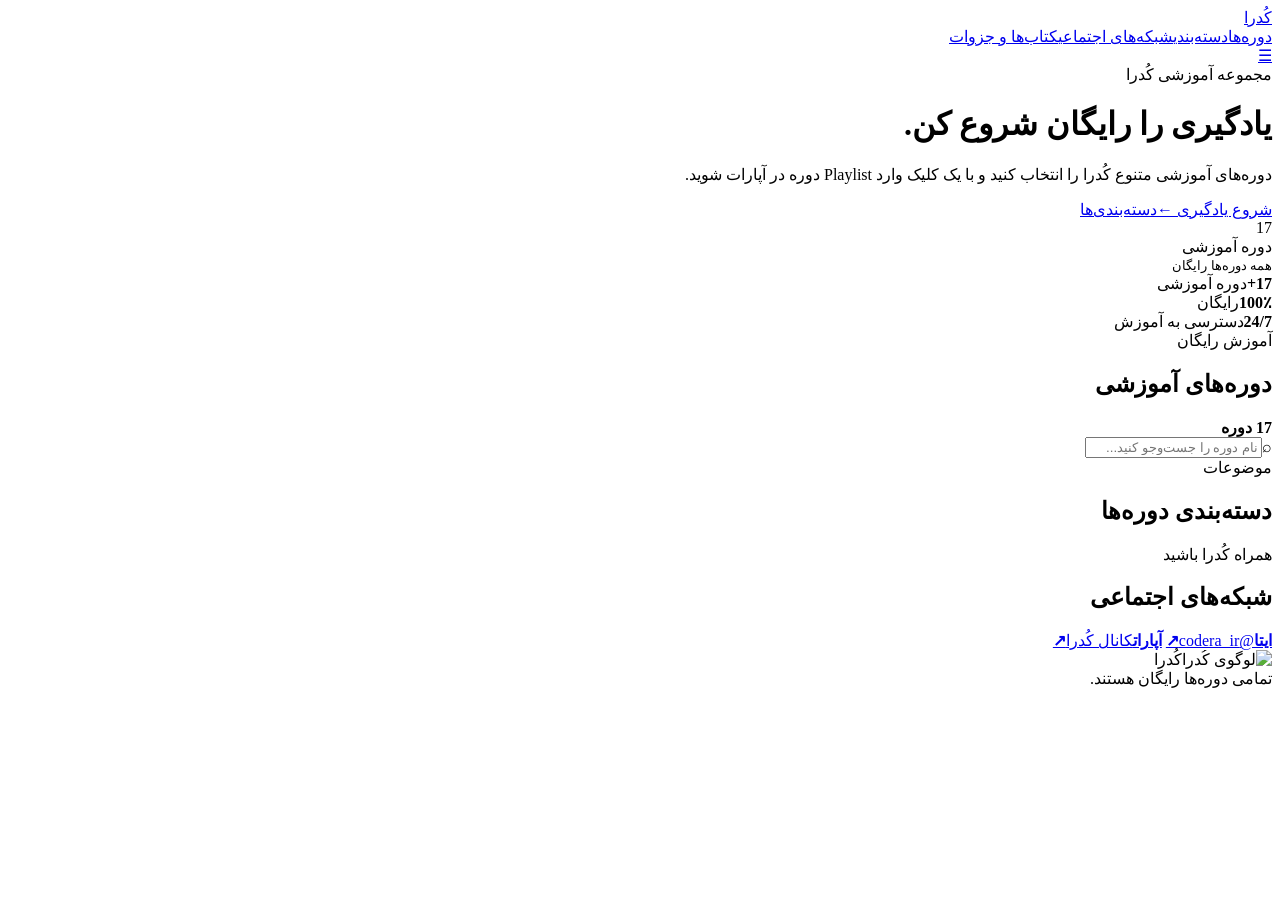
==== index.html @ bd01ac94 "Add files via upload" ====
<!DOCTYPE html>
<html lang="fa" dir="rtl">
<head>
<meta charset="UTF-8"><meta name="viewport" content="width=device-width, initial-scale=1.0">
<meta name="description" content="کُدرا؛ مجموعه دوره‌های آموزشی رایگان">
<title>کُدرا | آموزش رایگان</title>
<link rel="stylesheet" href="css/style.css">
</head>
<body>
<header class="hero" id="home">
  <nav class="nav container">
    <a class="brand" href="#home"><img src="images/Logo.png" alt="لوگوی کُدرا" onerror="this.style.display='none'"><span>کُدرا</span></a>
    <div class="nav-links">
      <a href="#courses">دوره‌ها</a><a href="#categories">دسته‌بندی</a><a href="#social">شبکه‌های اجتماعی</a><a href="books.html">کتاب‌ها و جزوات</a>
    </div>
    <a class="mobile-menu" href="#courses">☰</a>
  </nav>
  <div class="hero-content container">
    <div class="hero-copy">
      <span class="eyebrow">مجموعه آموزشی کُدرا</span>
      <h1>یادگیری را <span>رایگان</span> شروع کن.</h1>
      <p>دوره‌های آموزشی متنوع کُدرا را انتخاب کنید و با یک کلیک وارد Playlist دوره در آپارات شوید.</p>
      <div class="hero-actions"><a class="primary-btn" href="#courses">شروع یادگیری ←</a><a class="ghost-btn" href="#categories">دسته‌بندی‌ها</a></div>
    </div>
    <div class="hero-card"><div class="hero-number">17</div><div>دوره آموزشی</div><small>همه دوره‌ها رایگان</small></div>
  </div>
</header>

<main>
<section class="stats container"><div><b>17+</b><span>دوره آموزشی</span></div><div><b>100٪</b><span>رایگان</span></div><div><b>24/7</b><span>دسترسی به آموزش</span></div></section>

<section id="courses" class="container courses-section">
  <div class="section-title"><div><span>آموزش رایگان</span><h2>دوره‌های آموزشی</h2></div><b id="resultCount">17 دوره</b></div>
  <div class="toolbar">
    <div class="search"><span>⌕</span><input id="searchInput" type="search" placeholder="نام دوره را جست‌وجو کنید..."></div>
    <div id="filters" class="filters"></div>
  </div>
  <div id="courseGrid" class="course-grid"></div><p id="empty" class="empty" hidden>دوره‌ای پیدا نشد.</p>
</section>

<section id="categories" class="categories-section"><div class="container">
  <div class="section-title"><div><span>موضوعات</span><h2>دسته‌بندی دوره‌ها</h2></div></div>
  <div id="categoryCards" class="category-grid"></div>
</div></section>

<section id="social" class="social-section"><div class="container">
  <div class="section-title"><div><span>همراه کُدرا باشید</span><h2>شبکه‌های اجتماعی</h2></div></div>
  <div class="social-grid">
    <a href="https://eitaa.com/codera_ir" target="_blank" rel="noopener"><strong>ایتا</strong><span>@codera_ir</span><b>↗</b></a>
    <a href="https://www.aparat.com/Codera" target="_blank" rel="noopener"><strong>آپارات</strong><span>کانال کُدرا</span><b>↗</b></a>
  </div>
</div></section>
</main>

<footer><div class="container footer"><div class="brand footer-brand"><img src="images/Logo.png" alt="لوگوی کُدرا"><span>کُدرا</span></div><span>تمامی دوره‌ها رایگان هستند.</span></div></footer>
<script src="js/script.js"></script>
</body></html>
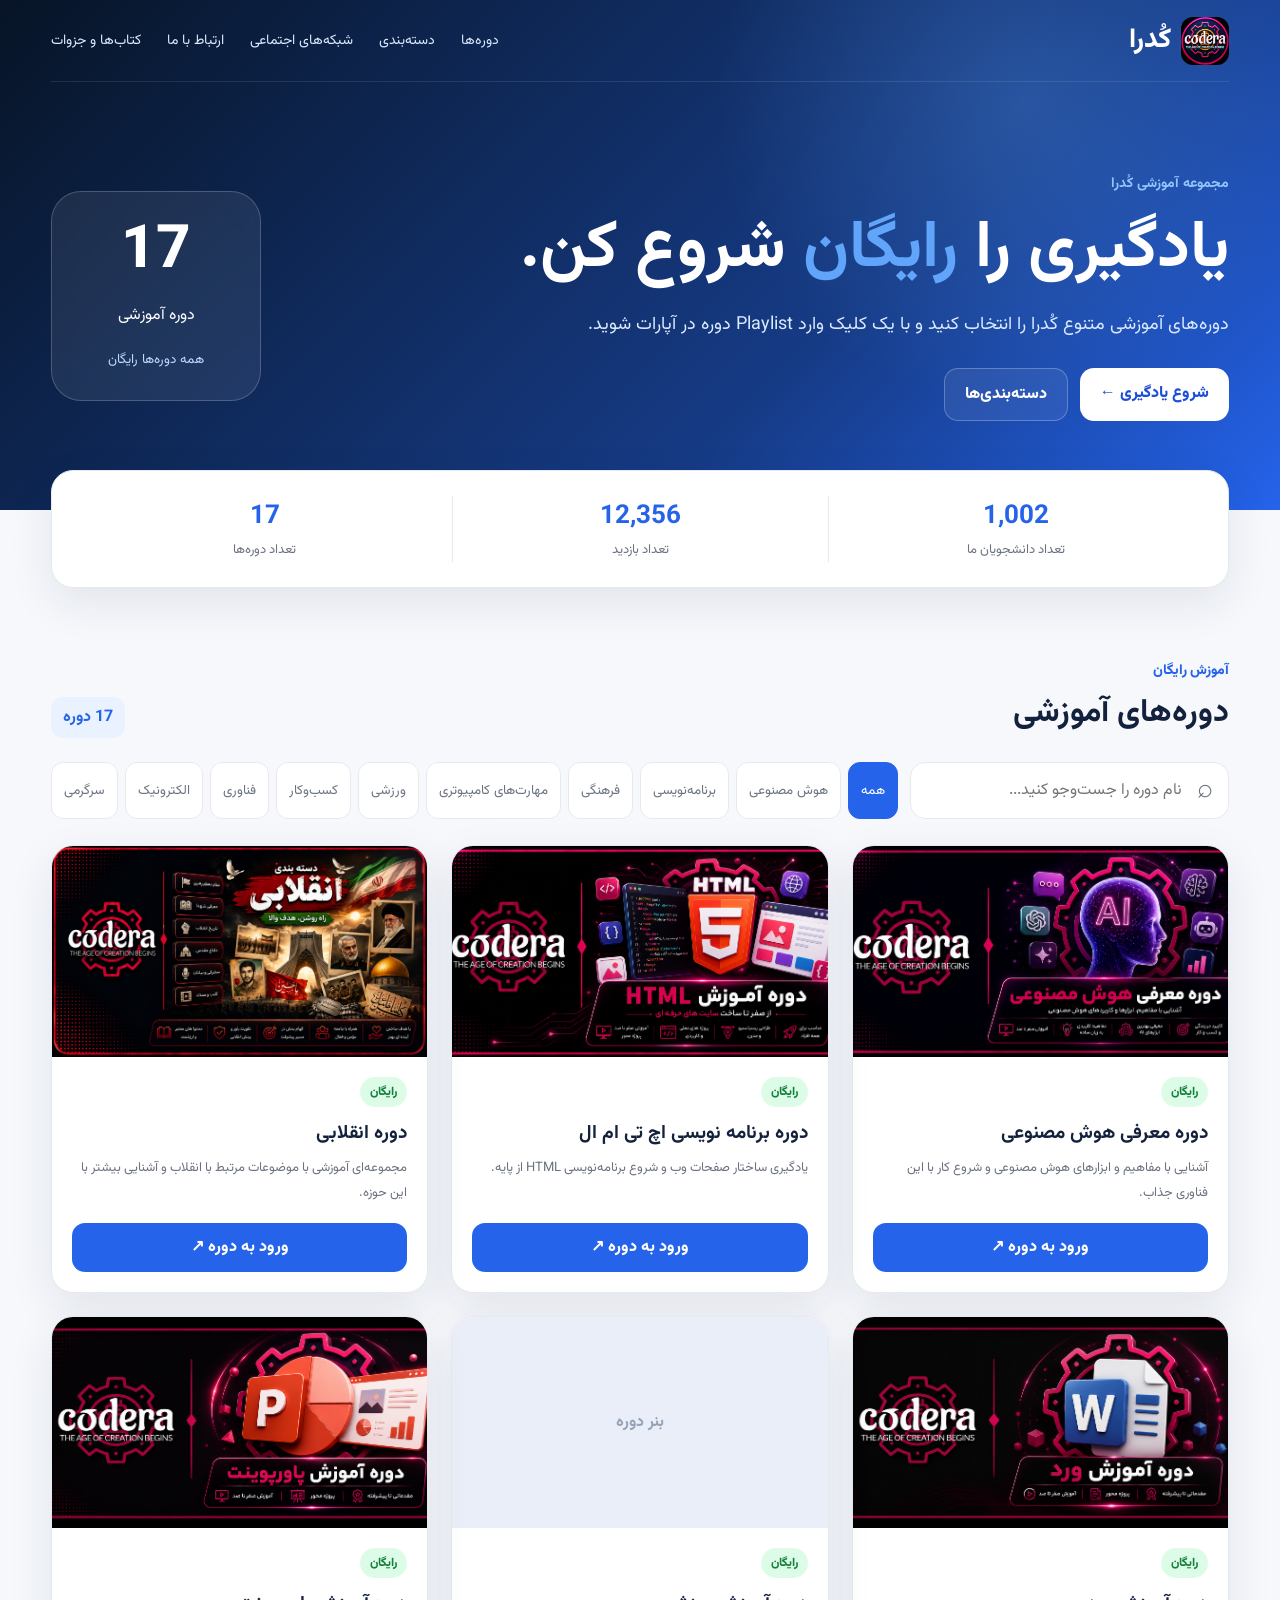
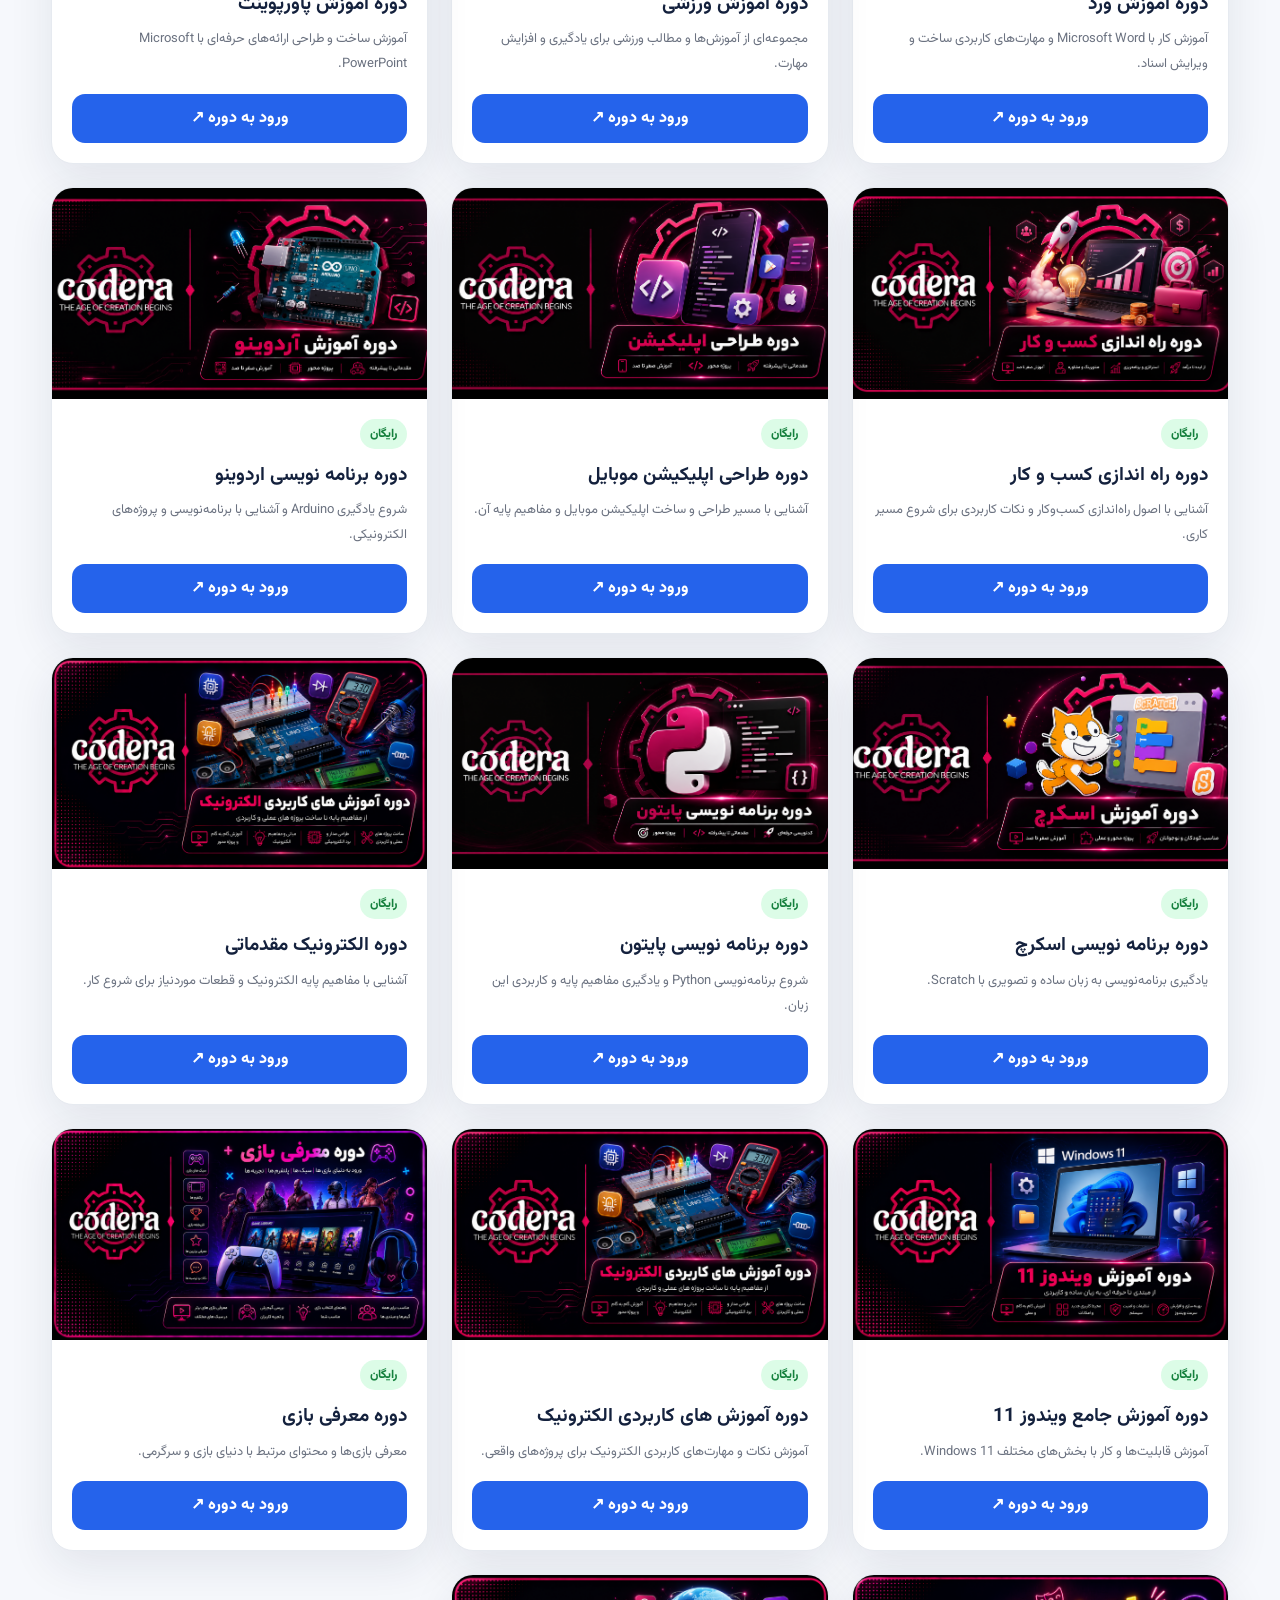
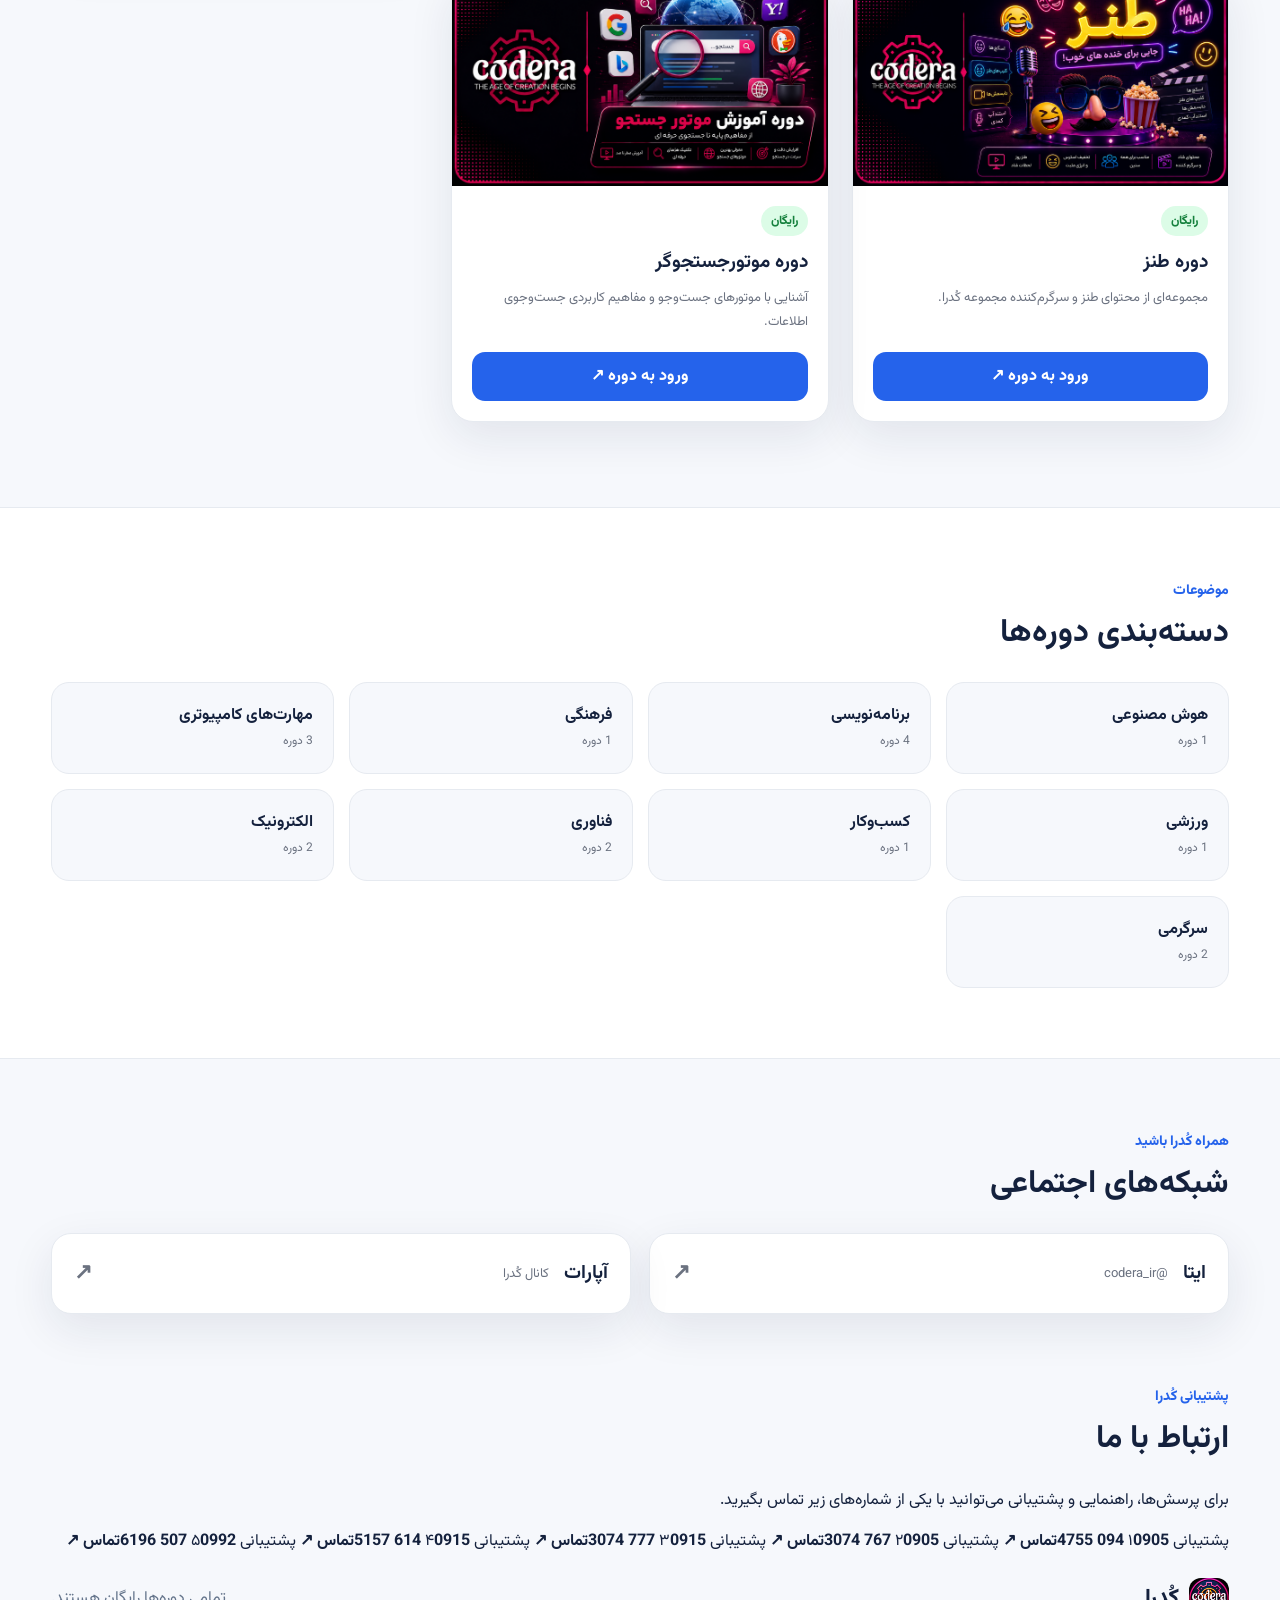
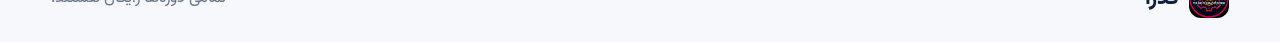
==== commit 61fe82fe: "Update index.html" ====
--- a/index.html
+++ b/index.html
@@ -11,7 +11,7 @@
   <nav class="nav container">
     <a class="brand" href="#home"><img src="images/Logo.png" alt="لوگوی کُدرا" onerror="this.style.display='none'"><span>کُدرا</span></a>
     <div class="nav-links">
-      <a href="#courses">دوره‌ها</a><a href="#categories">دسته‌بندی</a><a href="#social">شبکه‌های اجتماعی</a><a href="books.html">کتاب‌ها و جزوات</a>
+      <a href="#courses">دوره‌ها</a><a href="#categories">دسته‌بندی</a><a href="#social">شبکه‌های اجتماعی</a><a href="#contact">ارتباط با ما</a><a href="books.html">کتاب‌ها و جزوات</a>
     </div>
     <a class="mobile-menu" href="#courses">☰</a>
   </nav>
@@ -27,7 +27,11 @@
 </header>
 
 <main>
-<section class="stats container"><div><b>17+</b><span>دوره آموزشی</span></div><div><b>100٪</b><span>رایگان</span></div><div><b>24/7</b><span>دسترسی به آموزش</span></div></section>
+<section class="stats container" id="stats">
+  <div><b>1,002</b><span>تعداد دانشجویان ما</span></div>
+  <div><b>12,356</b><span>تعداد بازدید</span></div>
+  <div><b>17</b><span>تعداد دوره‌ها</span></div>
+</section>
 
 <section id="courses" class="container courses-section">
   <div class="section-title"><div><span>آموزش رایگان</span><h2>دوره‌های آموزشی</h2></div><b id="resultCount">17 دوره</b></div>
@@ -52,6 +56,17 @@
 </div></section>
 </main>
 
+<section id="contact" class="contact-section">
+<div class="container">
+<div class="section-title"><div><span>پشتیبانی کُدرا</span><h2>ارتباط با ما</h2></div></div>
+<p class="contact-intro">برای پرسش‌ها، راهنمایی و پشتیبانی می‌توانید با یکی از شماره‌های زیر تماس بگیرید.</p>
+<div class="support-grid">
+<a href="tel:09050944755" class="support-card"><span>پشتیبانی ۱</span><strong>0905 094 4755</strong><b>تماس ↗</b></a>
+<a href="tel:09057673074" class="support-card"><span>پشتیبانی ۲</span><strong>0905 767 3074</strong><b>تماس ↗</b></a>
+<a href="tel:09157773074" class="support-card"><span>پشتیبانی ۳</span><strong>0915 777 3074</strong><b>تماس ↗</b></a>
+<a href="tel:09156145157" class="support-card"><span>پشتیبانی ۴</span><strong>0915 614 5157</strong><b>تماس ↗</b></a>
+<a href="tel:09925076196" class="support-card"><span>پشتیبانی ۵</span><strong>0992 507 6196</strong><b>تماس ↗</b></a>
+</div></div></section>
 <footer><div class="container footer"><div class="brand footer-brand"><img src="images/Logo.png" alt="لوگوی کُدرا"><span>کُدرا</span></div><span>تمامی دوره‌ها رایگان هستند.</span></div></footer>
 <script src="js/script.js"></script>
-</body></html>+</body></html>
--- a/css/style.css
+++ b/css/style.css
@@ -0,0 +1,17 @@
+@import url('https://fonts.googleapis.com/css2?family=Vazirmatn:wght@400;500;600;700;800&display=swap');
+:root{--bg:#f6f8fc;--white:#fff;--ink:#14213d;--muted:#6b7280;--blue:#2563eb;--blue2:#1d4ed8;--line:#e6eaf0;--shadow:0 15px 45px rgba(20,33,61,.09)}
+*{box-sizing:border-box}html{scroll-behavior:smooth}body{margin:0;font-family:Vazirmatn,Tahoma,sans-serif;background:var(--bg);color:var(--ink)}a{text-decoration:none;color:inherit}.container{width:min(1180px,92%);margin:auto}
+.hero{color:#fff;min-height:510px;background:radial-gradient(circle at 80% 20%,rgba(96,165,250,.25),transparent 28%),linear-gradient(135deg,#071426,#163b86 65%,#2563eb)}
+.nav{height:82px;display:flex;align-items:center;justify-content:space-between;border-bottom:1px solid rgba(255,255,255,.1)}.brand{display:flex;align-items:center;gap:10px;font-size:27px;font-weight:800}.brand img{width:48px;height:48px;object-fit:contain;border-radius:12px}.nav-links{display:flex;gap:26px;color:#dbeafe;font-size:14px}.nav-links a:hover{color:#fff}.mobile-menu{display:none;font-size:25px}
+.hero-content{min-height:428px;display:flex;align-items:center;justify-content:space-between;gap:50px;padding:55px 0}.hero-copy{max-width:760px}.eyebrow{color:#93c5fd;font-weight:700;font-size:14px}.hero h1{font-size:clamp(38px,6vw,66px);line-height:1.2;margin:14px 0}.hero h1 span{color:#60a5fa}.hero p{font-size:18px;line-height:2;color:#dbeafe;max-width:700px}.hero-actions{display:flex;gap:12px;margin-top:25px}.primary-btn,.ghost-btn{padding:13px 20px;border-radius:14px;font-weight:800}.primary-btn{background:#fff;color:#1d4ed8}.ghost-btn{border:1px solid rgba(255,255,255,.25);color:#fff;background:rgba(255,255,255,.07)}
+.hero-card{width:210px;height:210px;border:1px solid rgba(255,255,255,.2);background:rgba(255,255,255,.08);backdrop-filter:blur(10px);border-radius:30px;display:grid;place-items:center;text-align:center;padding:20px}.hero-number{font-size:60px;font-weight:800;line-height:1}.hero-card small{color:#bfdbfe}
+.stats{margin-top:-40px;position:relative;background:#fff;border:1px solid var(--line);border-radius:22px;box-shadow:var(--shadow);display:grid;grid-template-columns:repeat(3,1fr);padding:25px}.stats div{text-align:center;border-left:1px solid var(--line)}.stats div:last-child{border:0}.stats b{display:block;font-size:26px;color:var(--blue)}.stats span{color:var(--muted);font-size:13px}
+.courses-section{padding:70px 0 85px}.section-title{display:flex;align-items:end;justify-content:space-between;gap:20px;margin-bottom:24px}.section-title span{color:var(--blue);font-size:14px;font-weight:800}.section-title h2{font-size:32px;margin:5px 0 0}.section-title>b{background:#eaf1ff;color:var(--blue);padding:8px 12px;border-radius:12px}
+.toolbar{display:flex;gap:12px;margin-bottom:26px}.search{flex:1;background:#fff;border:1px solid var(--line);border-radius:15px;display:flex;align-items:center;padding:0 15px}.search span{font-size:27px;color:var(--muted)}.search input{width:100%;border:0;outline:0;padding:15px;font:inherit;background:transparent}.filters{display:flex;gap:7px;flex-wrap:wrap;justify-content:flex-start}.filter{border:1px solid var(--line);background:#fff;border-radius:12px;padding:9px 12px;font-family:inherit;cursor:pointer;color:var(--muted)}.filter.active{background:var(--blue);color:#fff;border-color:var(--blue)}
+.course-grid{display:grid;grid-template-columns:repeat(3,1fr);gap:23px}.card{background:#fff;border:1px solid var(--line);border-radius:22px;overflow:hidden;box-shadow:var(--shadow);display:flex;flex-direction:column;transition:.25s}.card:hover{transform:translateY(-6px)}.banner{aspect-ratio:16/9;background:#e9eef8;overflow:hidden}.banner img{width:100%;height:100%;object-fit:cover}.missing{height:100%;display:grid;place-items:center;color:#94a3b8;font-weight:700}.card-body{padding:20px;display:flex;flex-direction:column;flex:1}.tag{display:inline-block;align-self:flex-start;color:#15803d;background:#dcfce7;font-size:12px;font-weight:800;padding:6px 10px;border-radius:999px}.card h3{font-size:19px;line-height:1.6;margin:12px 0 7px}.desc{font-size:13px;line-height:1.9;color:var(--muted);margin:0 0 17px}.join{margin-top:auto;background:var(--blue);color:#fff;text-align:center;padding:12px;border-radius:13px;font-weight:800}.join:hover{background:var(--blue2)}
+.categories-section{background:#fff;border-top:1px solid var(--line);border-bottom:1px solid var(--line);padding:70px 0}.category-grid{display:grid;grid-template-columns:repeat(4,1fr);gap:15px}.category{padding:20px;border:1px solid var(--line);border-radius:18px;background:var(--bg);cursor:pointer;transition:.2s}.category:hover{border-color:#93c5fd;transform:translateY(-3px)}.category b{display:block;font-size:16px}.category span{color:var(--muted);font-size:12px}
+.social-section{padding:70px 0}.social-grid{display:grid;grid-template-columns:repeat(2,1fr);gap:18px}.social-grid a{display:flex;align-items:center;gap:15px;background:#fff;border:1px solid var(--line);padding:22px;border-radius:20px;box-shadow:var(--shadow)}.social-grid a strong{font-size:19px}.social-grid a span{color:var(--muted);font-size:13px;flex:1}.social-grid a b{color:var(--muted);font-size:22px}
+.footer{padding:24px 0;display:flex;justify-content:space-between;align-items:center;color:#64748b}.footer-brand{color:var(--ink);font-size:22px}.footer-brand img{width:40px;height:40px}
+.empty{text-align:center;color:var(--muted);padding:35px}
+@media(max-width:950px){.course-grid{grid-template-columns:repeat(2,1fr)}.category-grid{grid-template-columns:repeat(2,1fr)}.hero-card{display:none}.toolbar{flex-direction:column}}
+@media(max-width:620px){.nav-links{display:none}.mobile-menu{display:block}.hero-content{padding:40px 0}.hero h1{font-size:39px}.hero p{font-size:16px}.stats{grid-template-columns:1fr}.stats div{border-left:0;border-bottom:1px solid var(--line);padding:12px}.course-grid,.category-grid,.social-grid{grid-template-columns:1fr}.section-title h2{font-size:27px}.footer{flex-direction:column;gap:10px}}
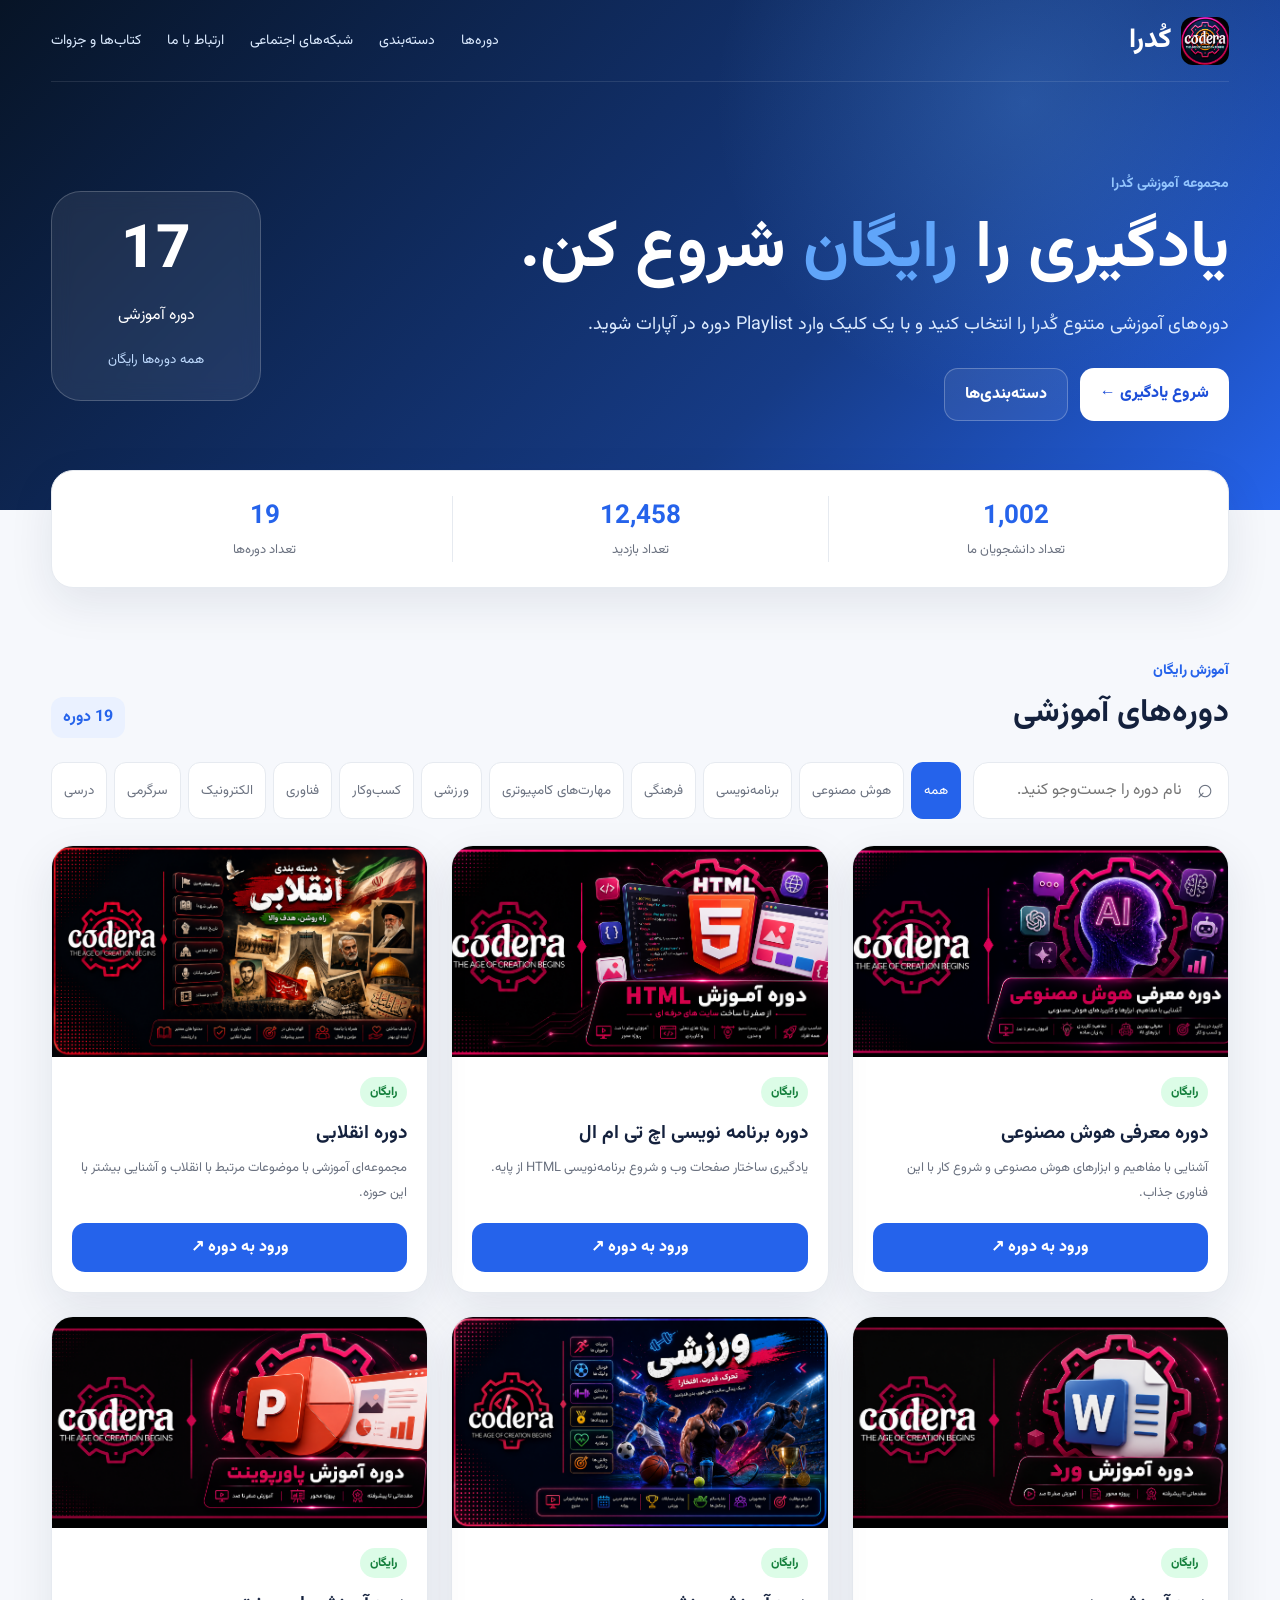
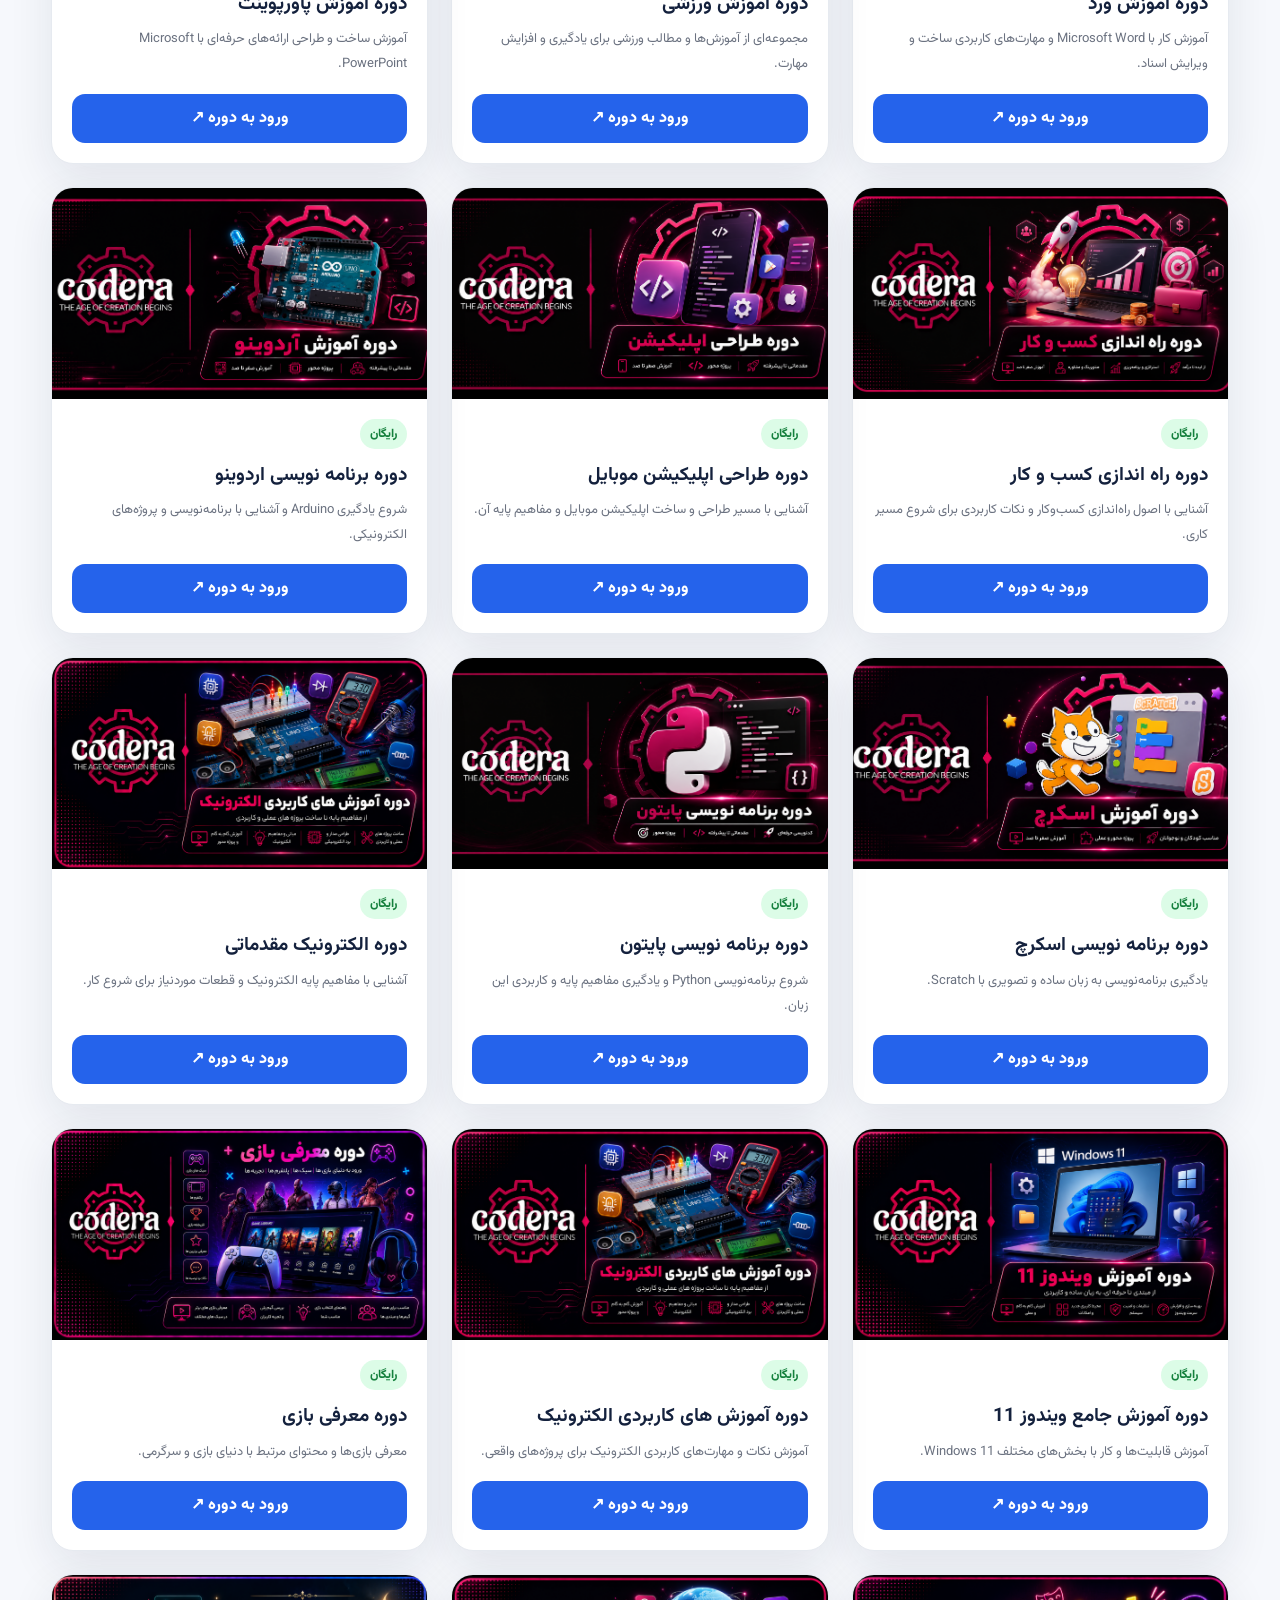
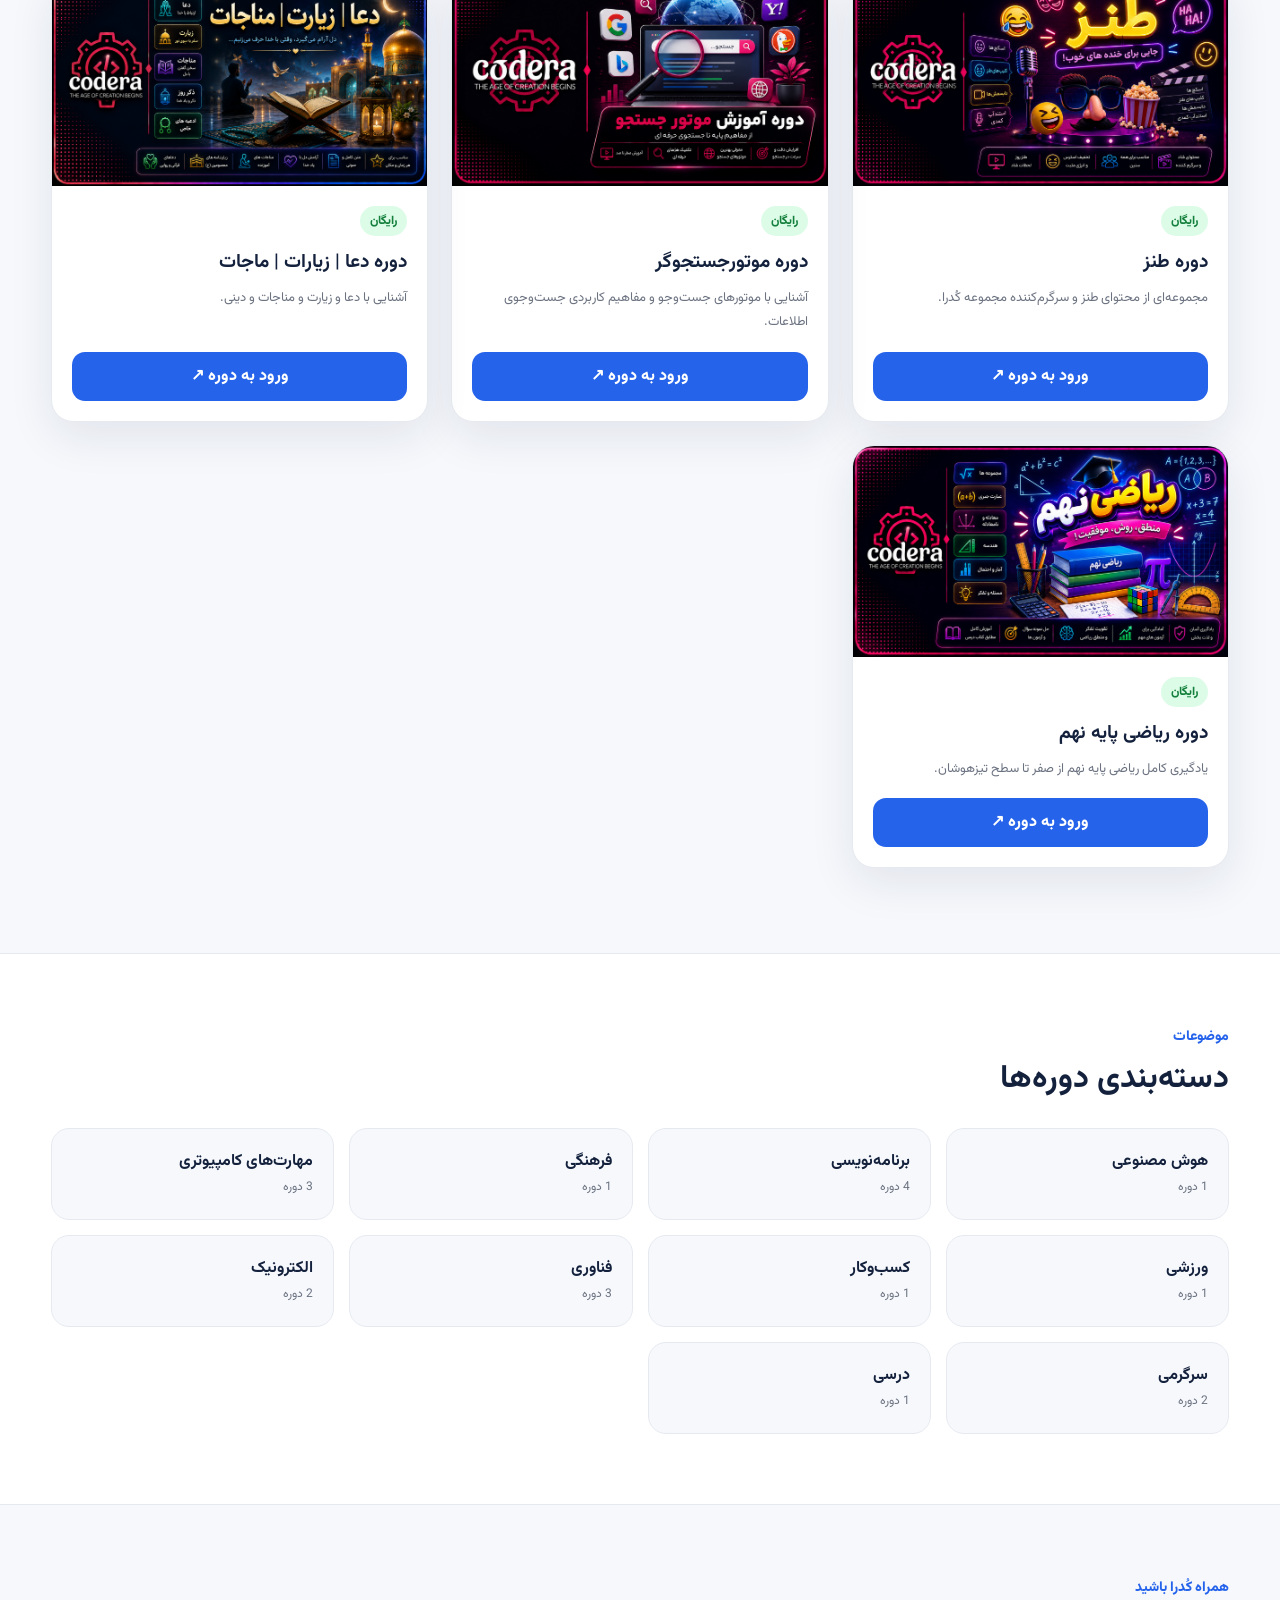
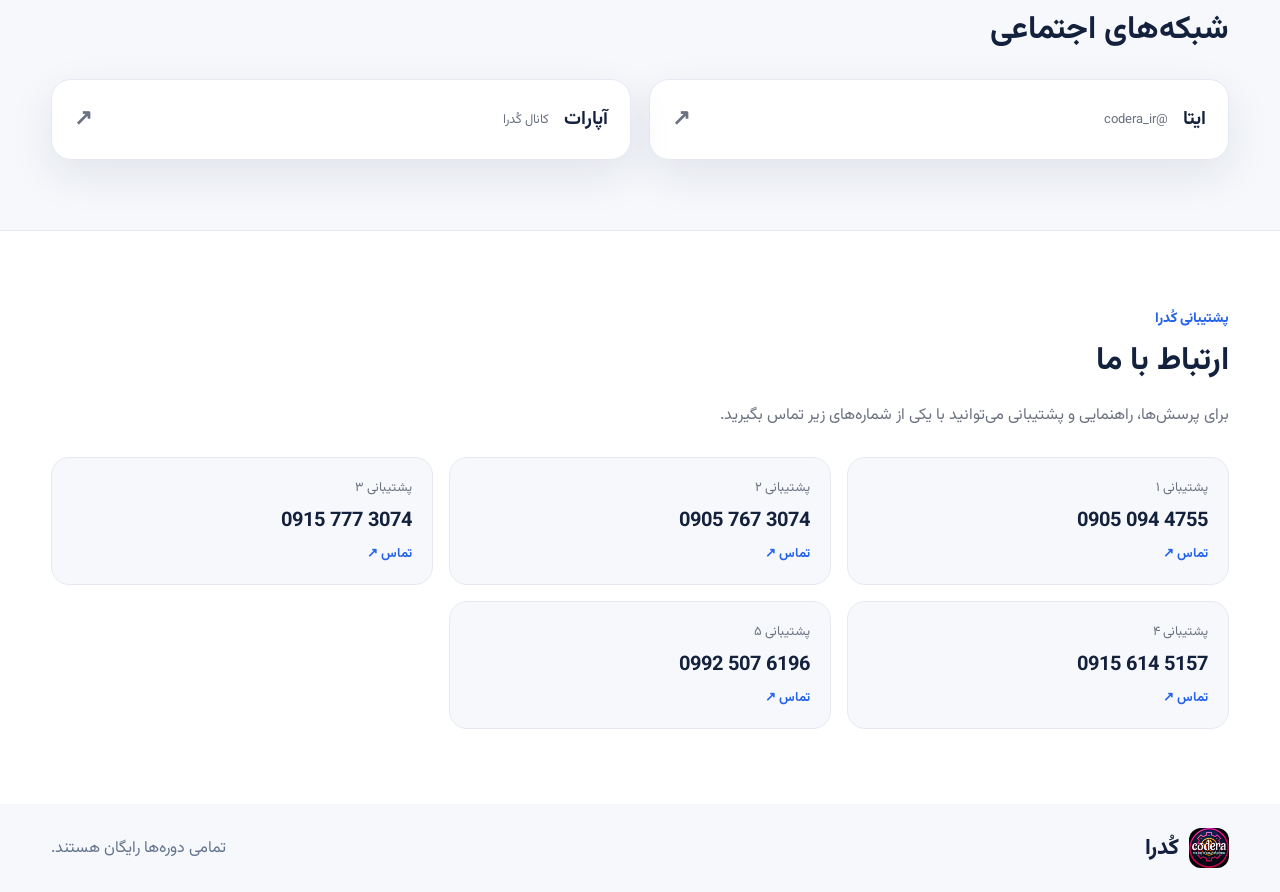
==== commit 02be3656: "Update index.html" ====
--- a/index.html
+++ b/index.html
@@ -29,8 +29,8 @@
 <main>
 <section class="stats container" id="stats">
   <div><b>1,002</b><span>تعداد دانشجویان ما</span></div>
-  <div><b>12,356</b><span>تعداد بازدید</span></div>
-  <div><b>17</b><span>تعداد دوره‌ها</span></div>
+  <div><b>12,458</b><span>تعداد بازدید</span></div>
+  <div><b>19</b><span>تعداد دوره‌ها</span></div>
 </section>
 
 <section id="courses" class="container courses-section">
--- a/css/style.css
+++ b/css/style.css
@@ -15,3 +15,14 @@
 .empty{text-align:center;color:var(--muted);padding:35px}
 @media(max-width:950px){.course-grid{grid-template-columns:repeat(2,1fr)}.category-grid{grid-template-columns:repeat(2,1fr)}.hero-card{display:none}.toolbar{flex-direction:column}}
 @media(max-width:620px){.nav-links{display:none}.mobile-menu{display:block}.hero-content{padding:40px 0}.hero h1{font-size:39px}.hero p{font-size:16px}.stats{grid-template-columns:1fr}.stats div{border-left:0;border-bottom:1px solid var(--line);padding:12px}.course-grid,.category-grid,.social-grid{grid-template-columns:1fr}.section-title h2{font-size:27px}.footer{flex-direction:column;gap:10px}}
+
+.contact-section{padding:75px 0;background:#fff;border-top:1px solid var(--line)}
+.contact-intro{color:var(--muted);margin:-10px 0 25px;line-height:2}
+.support-grid{display:grid;grid-template-columns:repeat(3,1fr);gap:16px}
+.support-card{background:var(--bg);border:1px solid var(--line);border-radius:18px;padding:20px;display:flex;flex-direction:column;gap:7px;transition:.2s}
+.support-card:hover{transform:translateY(-3px);border-color:#93c5fd;box-shadow:0 10px 25px rgba(20,33,61,.07)}
+.support-card span{font-size:13px;color:var(--muted)}
+.support-card strong{font-size:20px;direction:ltr;text-align:right}
+.support-card b{color:var(--blue);font-size:13px}
+@media(max-width:950px){.support-grid{grid-template-columns:repeat(2,1fr)}}
+@media(max-width:620px){.support-grid{grid-template-columns:1fr}}
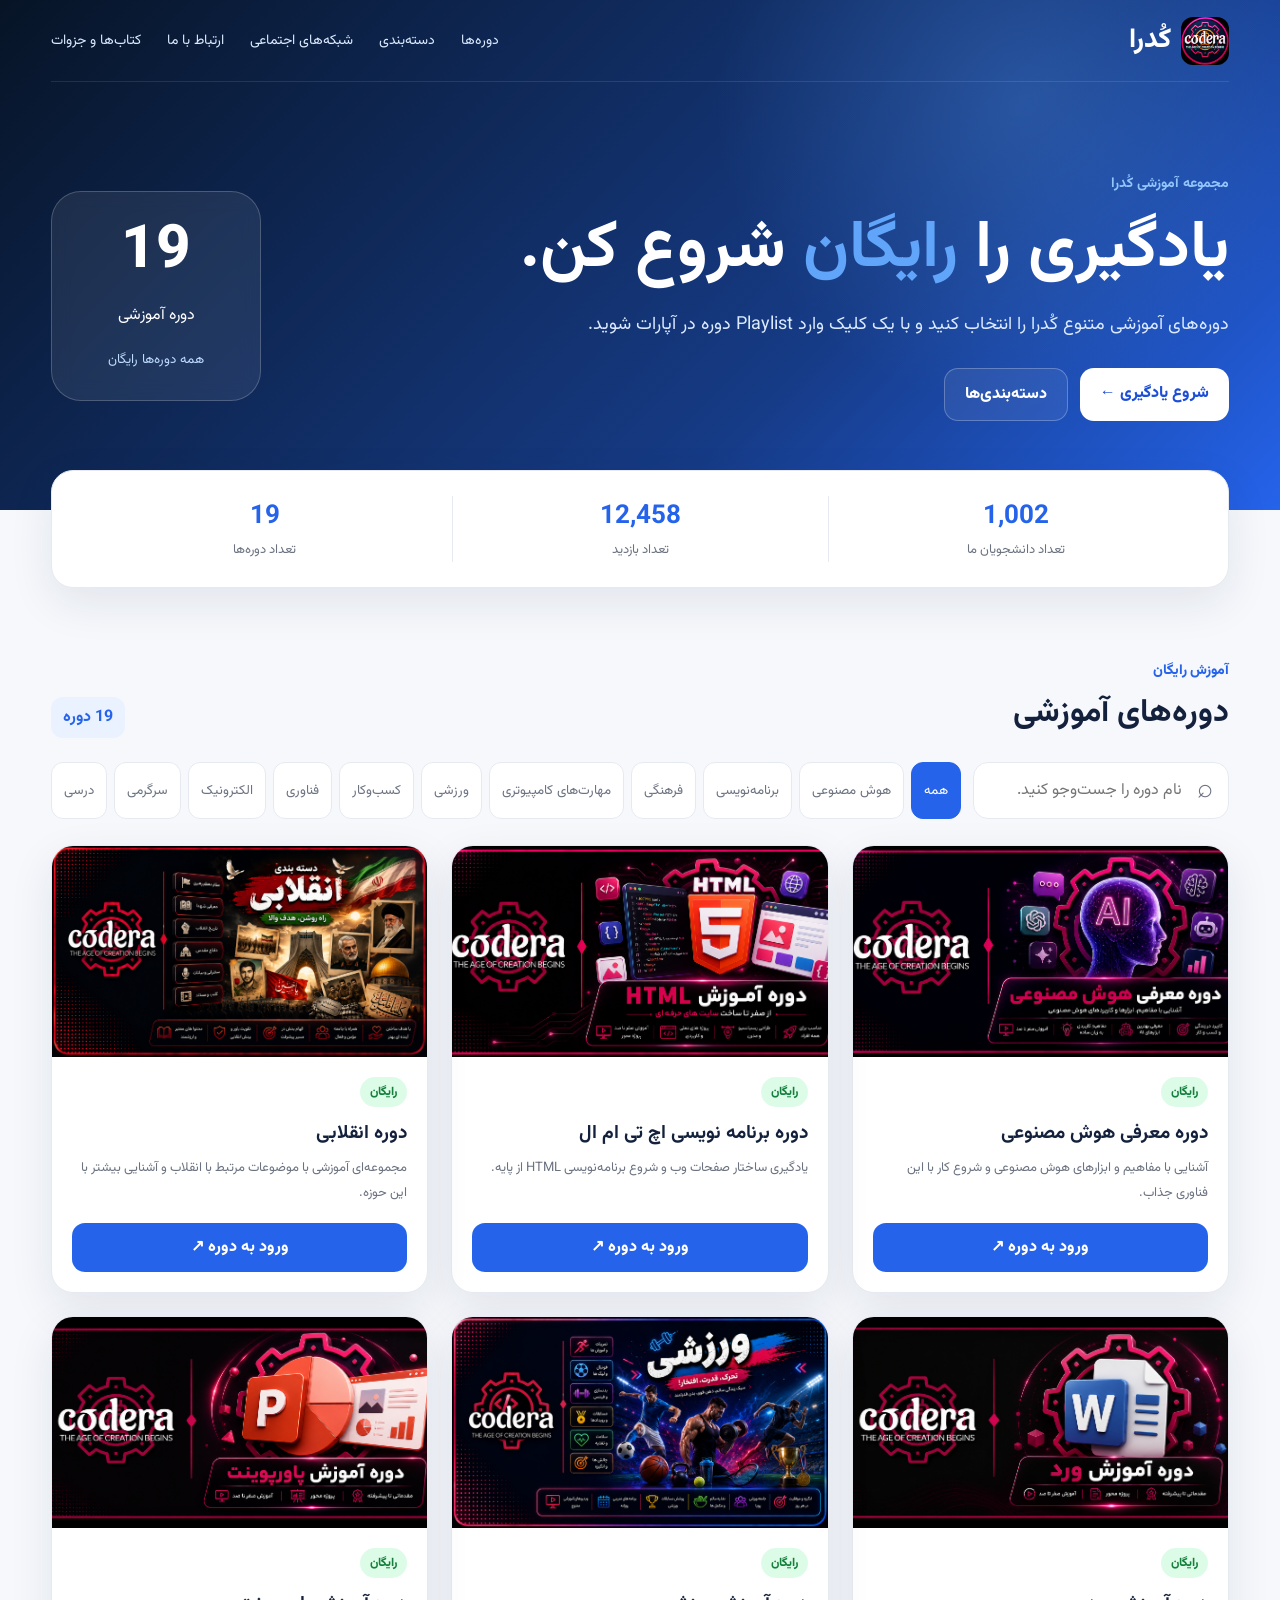
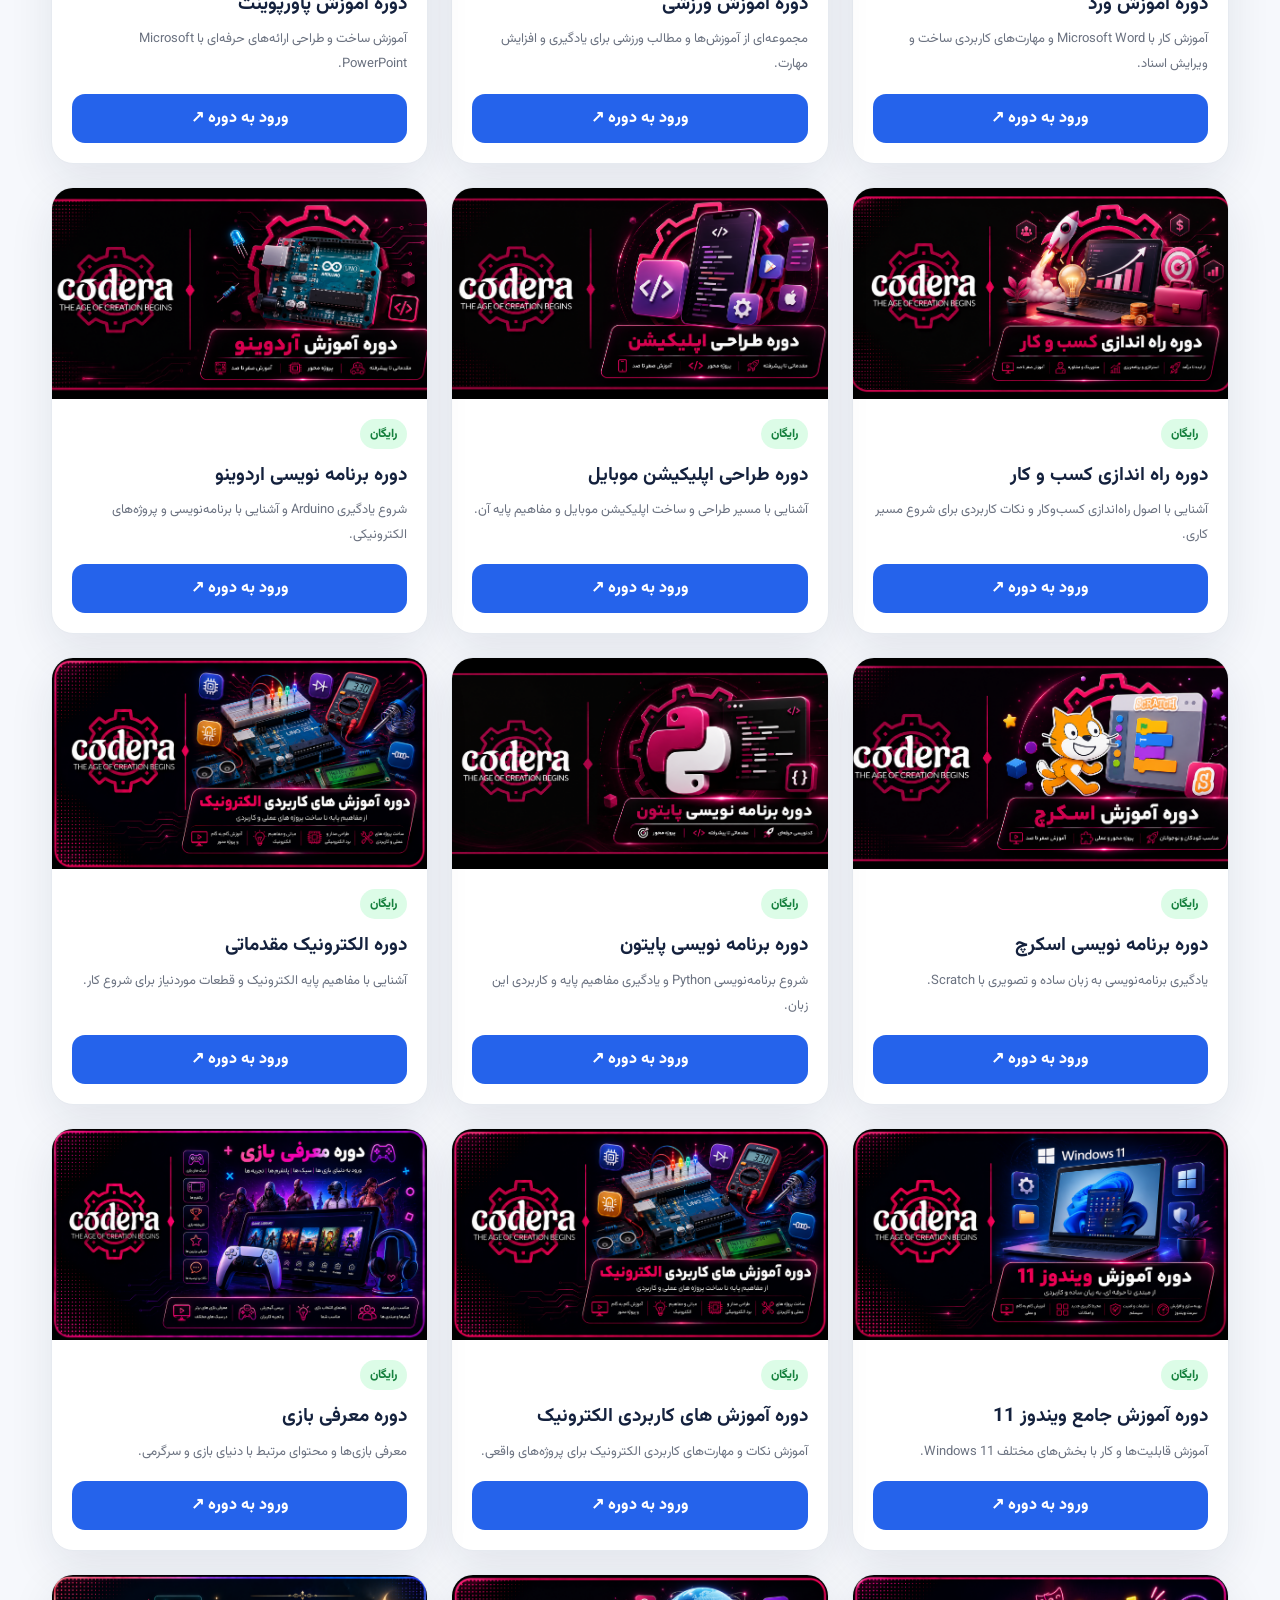
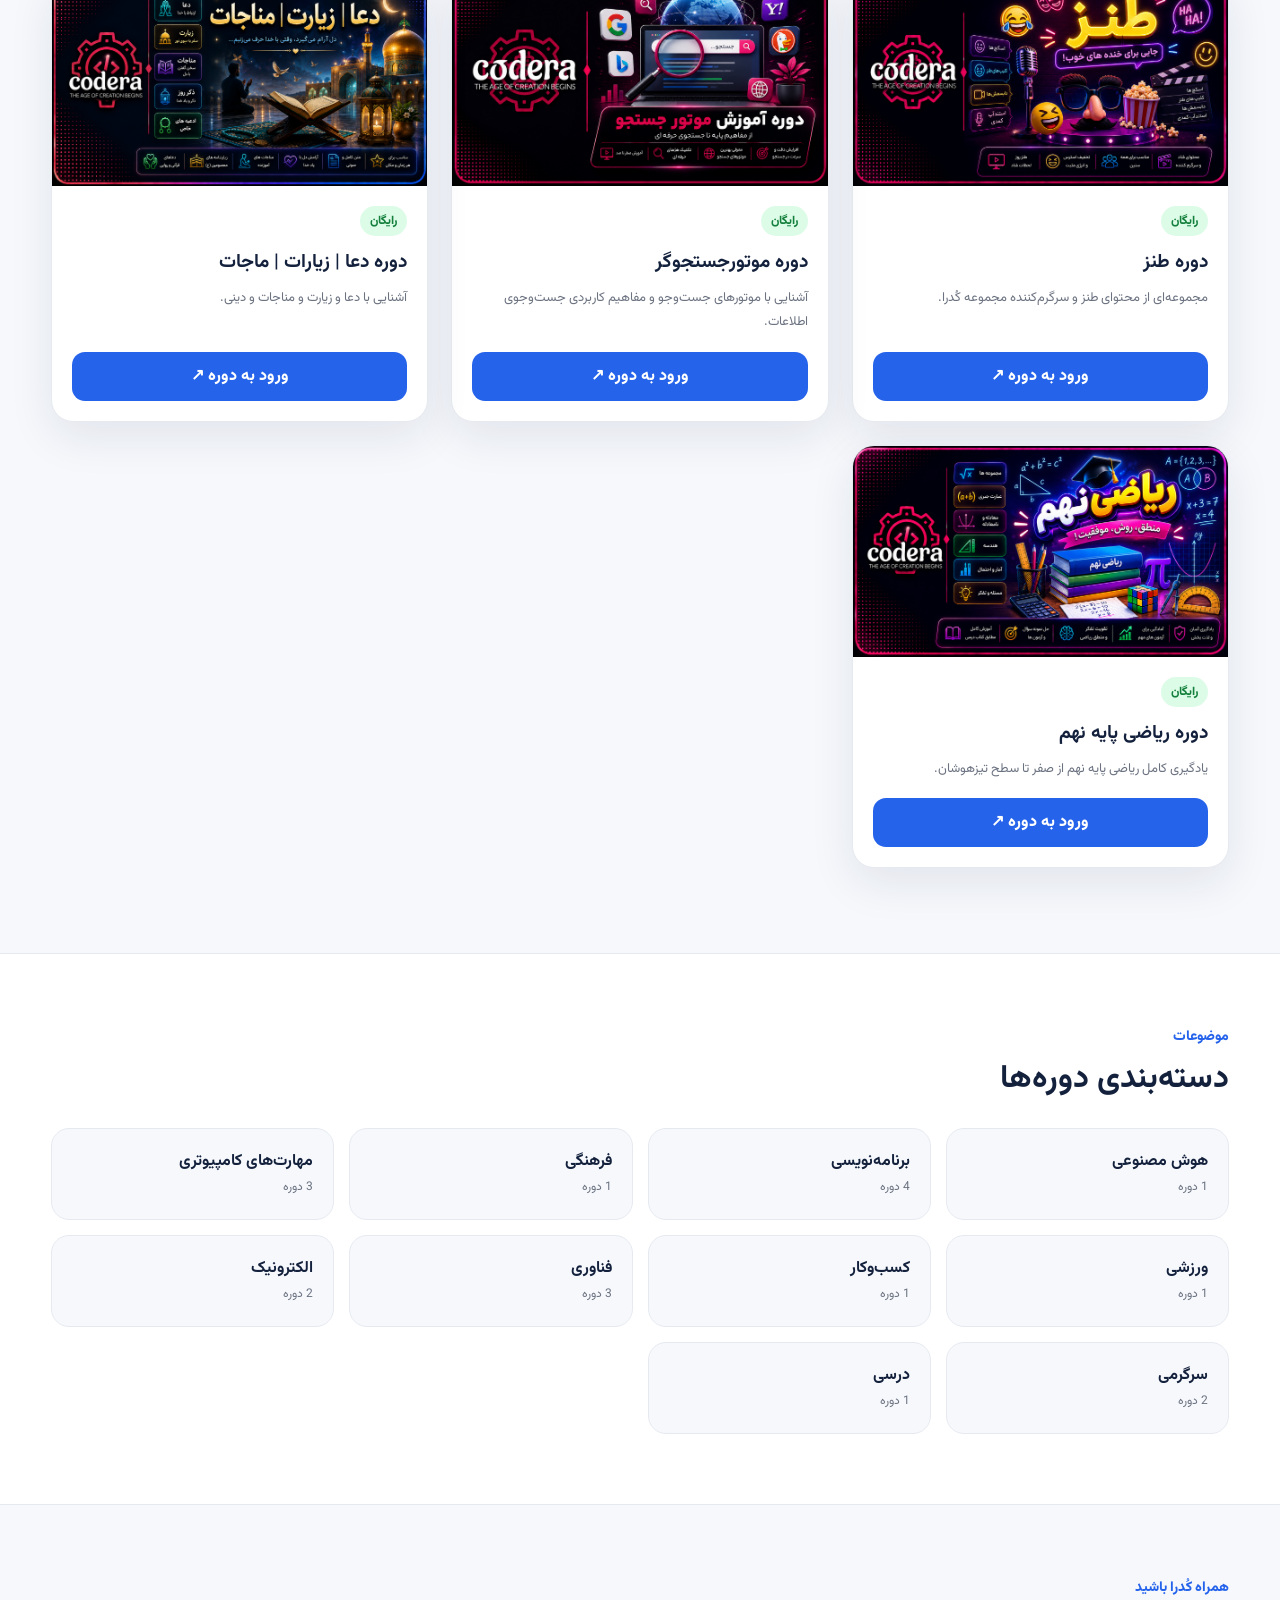
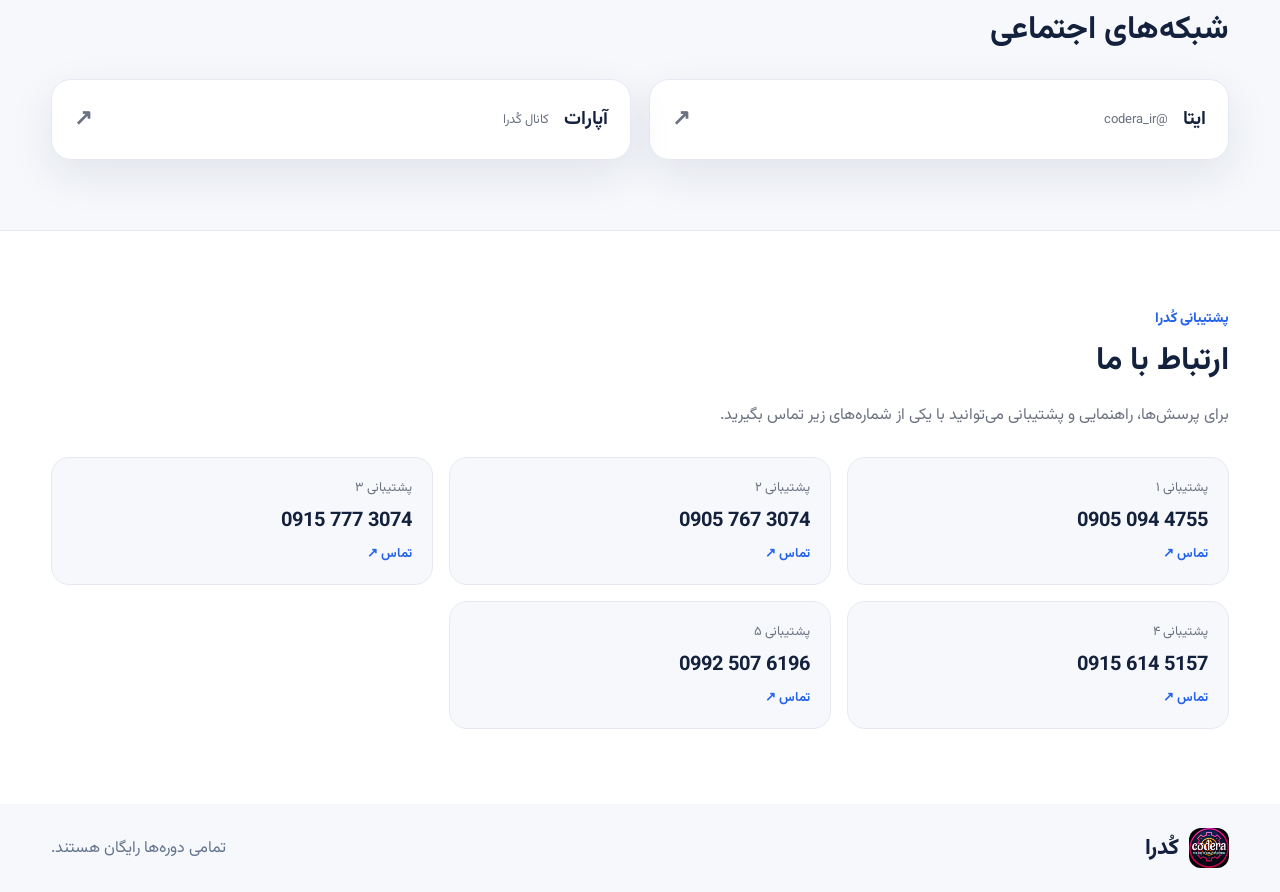
==== commit 16c4d57b: "Update index.html" ====
--- a/index.html
+++ b/index.html
@@ -22,7 +22,7 @@
       <p>دوره‌های آموزشی متنوع کُدرا را انتخاب کنید و با یک کلیک وارد Playlist دوره در آپارات شوید.</p>
       <div class="hero-actions"><a class="primary-btn" href="#courses">شروع یادگیری ←</a><a class="ghost-btn" href="#categories">دسته‌بندی‌ها</a></div>
     </div>
-    <div class="hero-card"><div class="hero-number">17</div><div>دوره آموزشی</div><small>همه دوره‌ها رایگان</small></div>
+    <div class="hero-card"><div class="hero-number">19</div><div>دوره آموزشی</div><small>همه دوره‌ها رایگان</small></div>
   </div>
 </header>
 
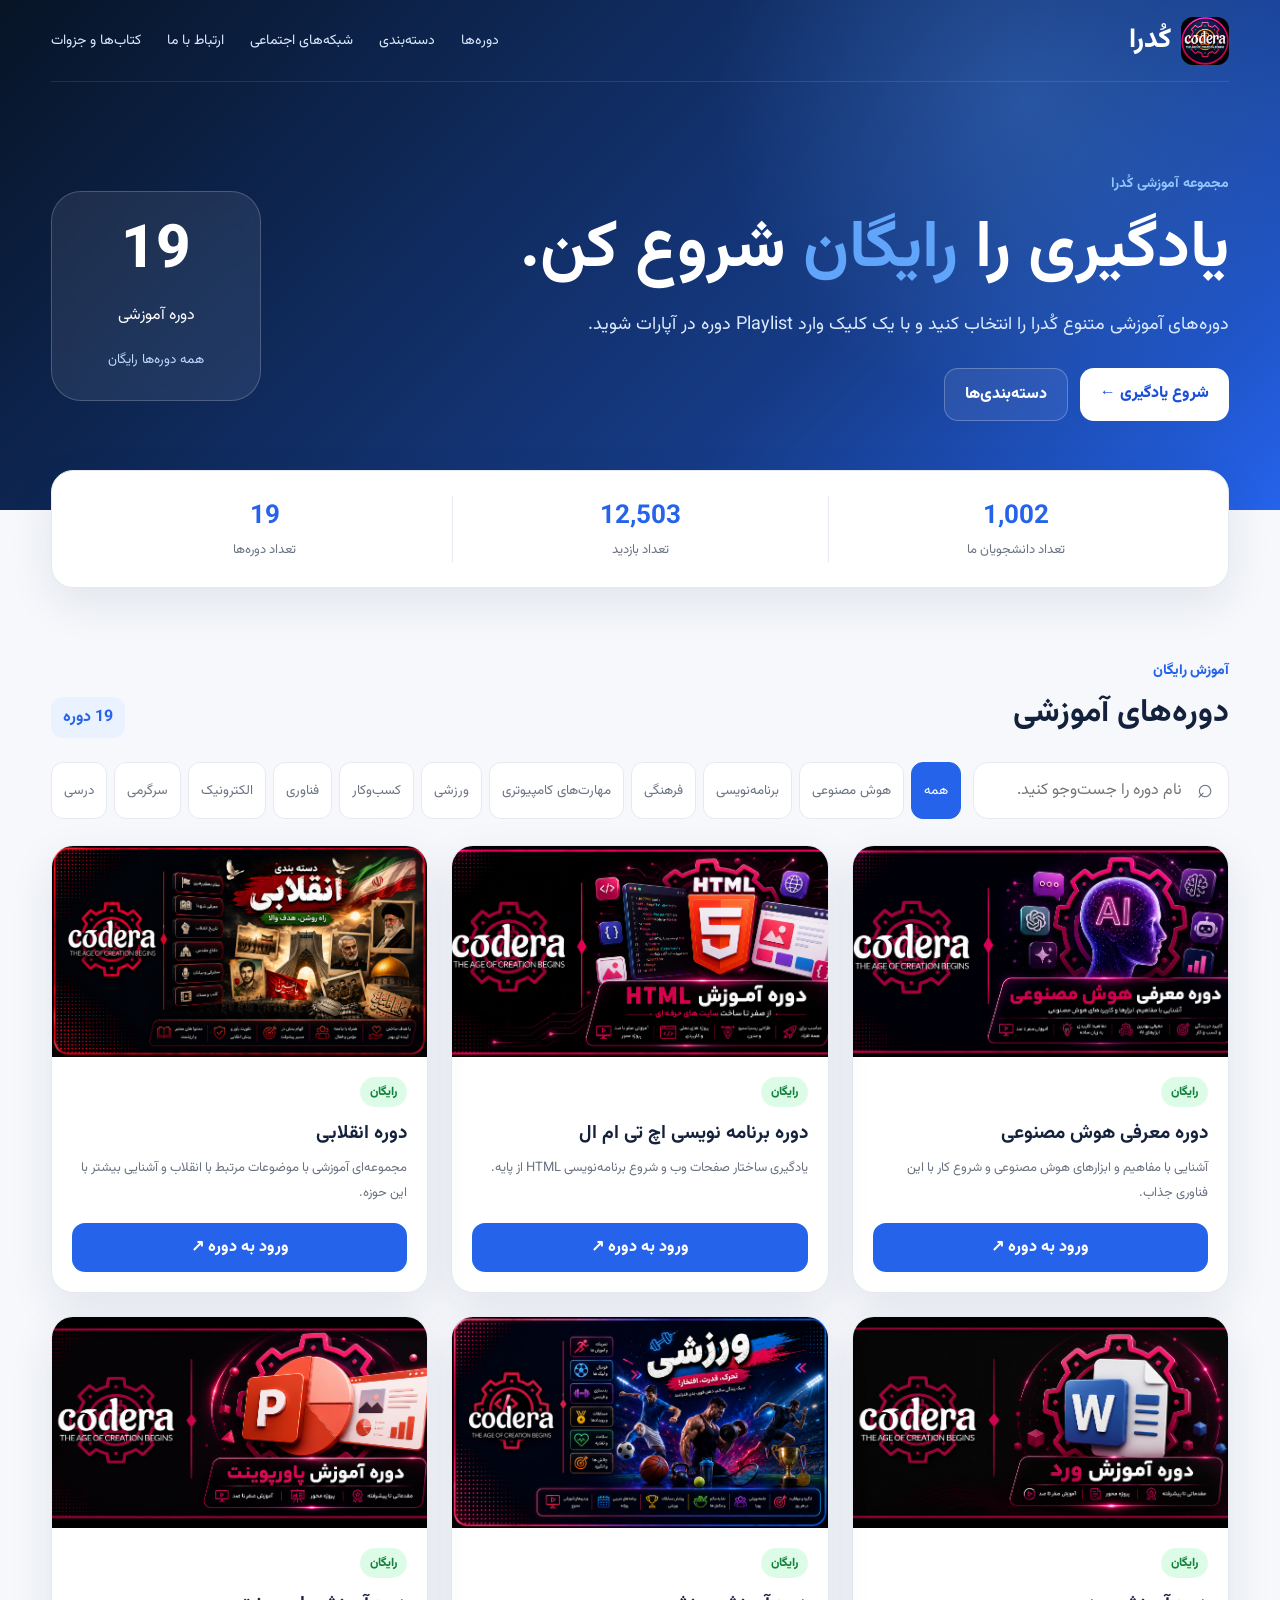
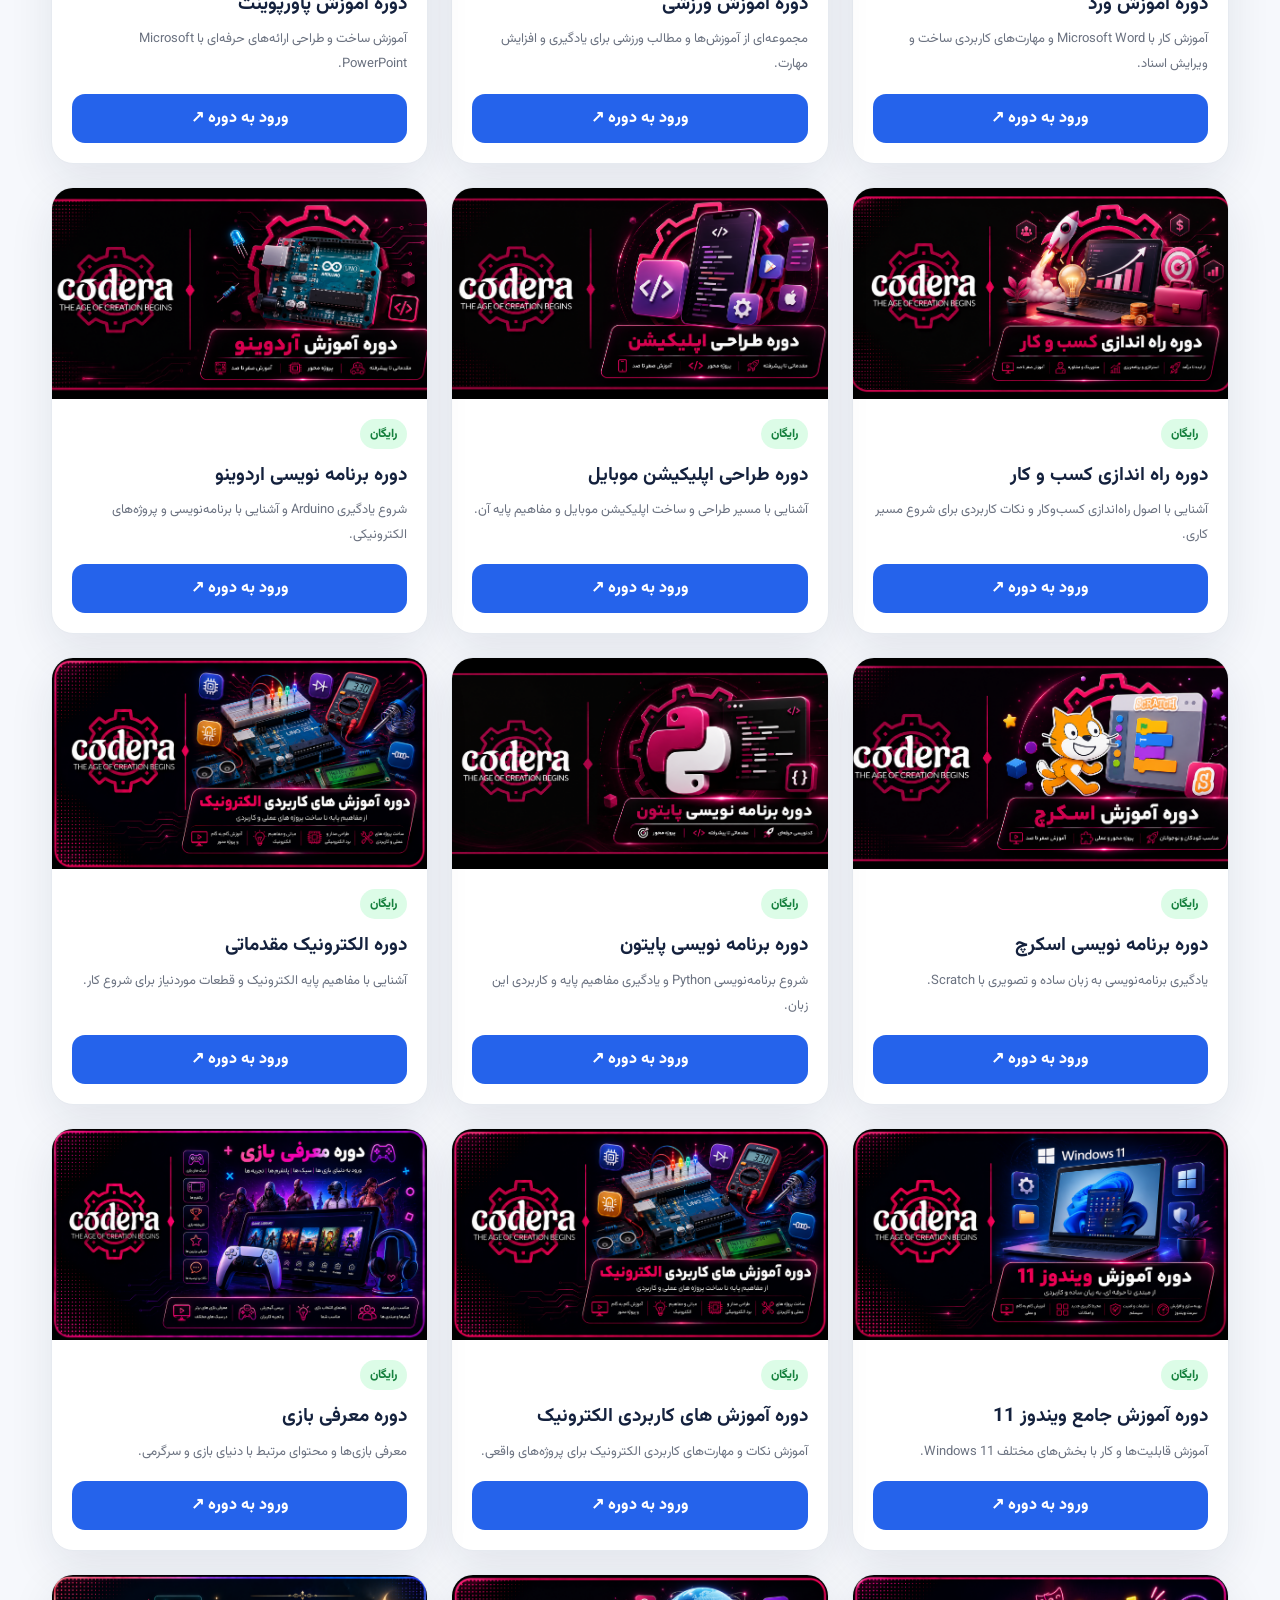
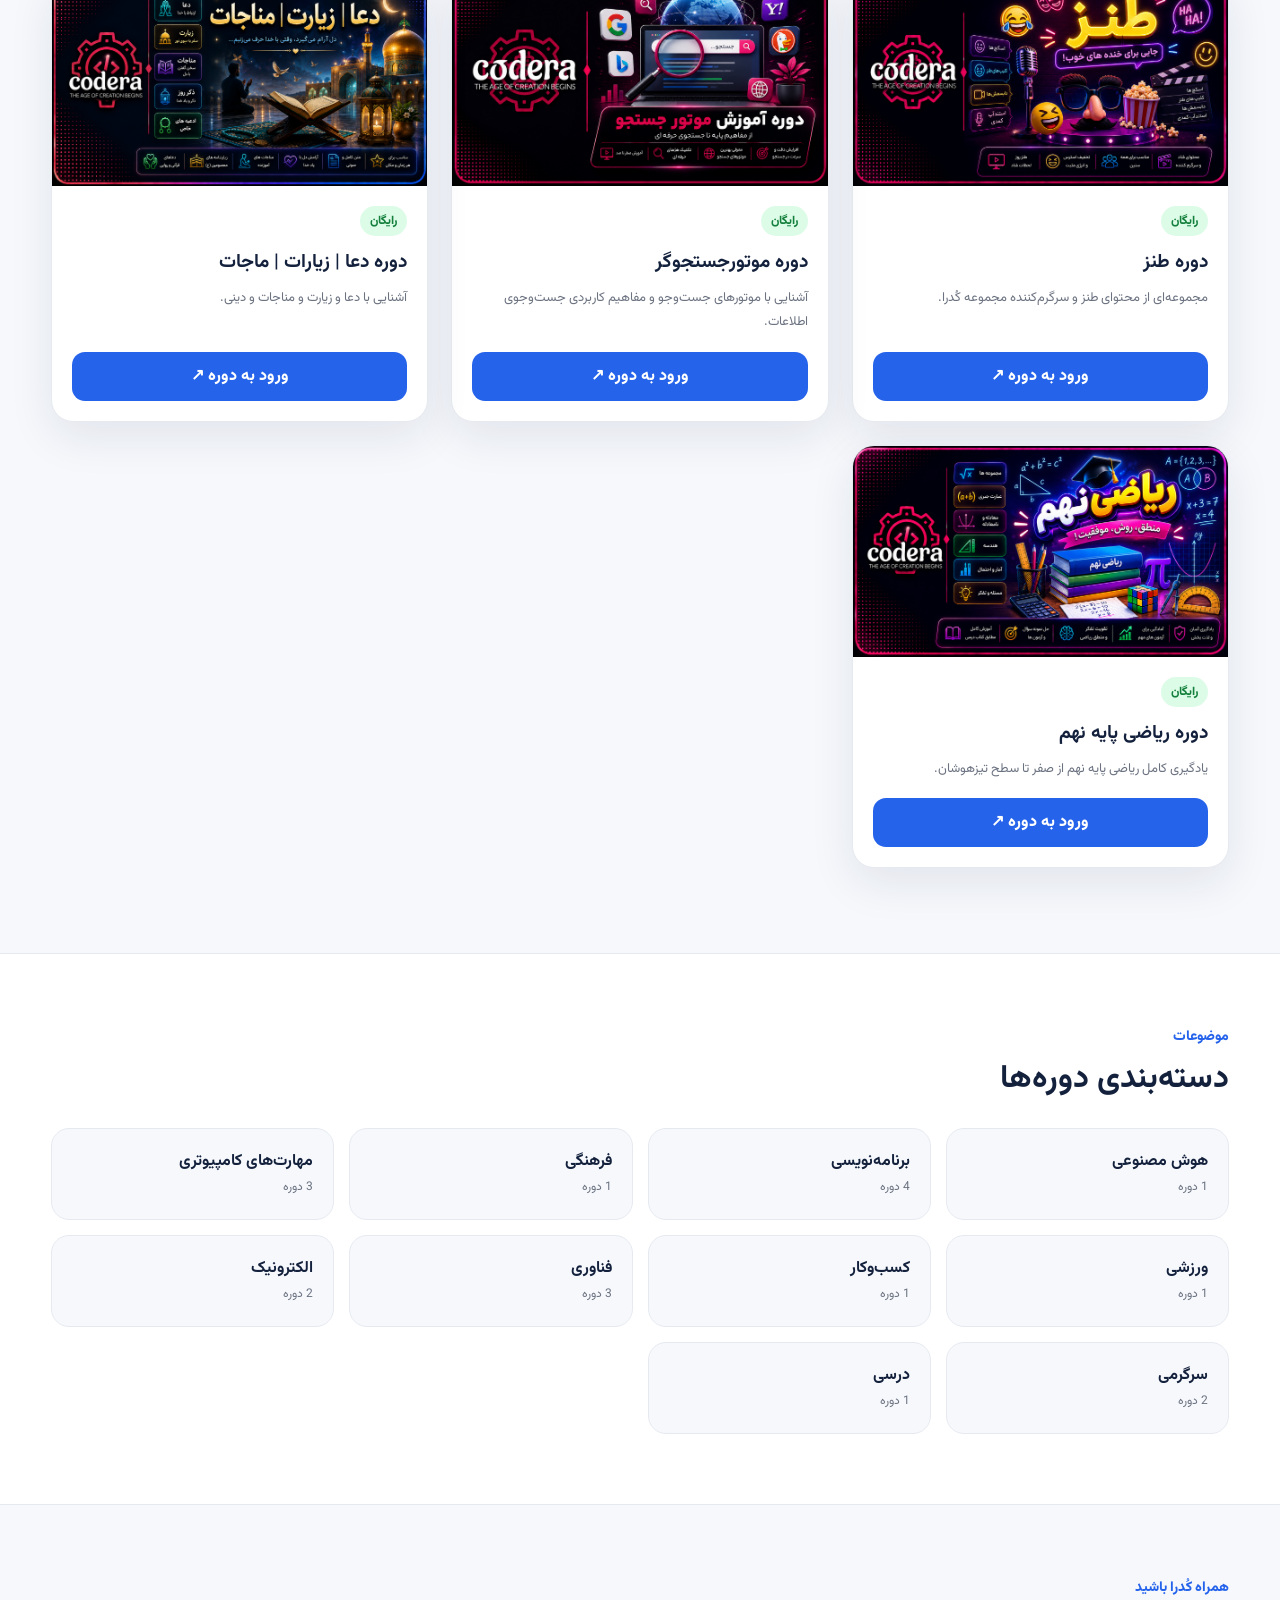
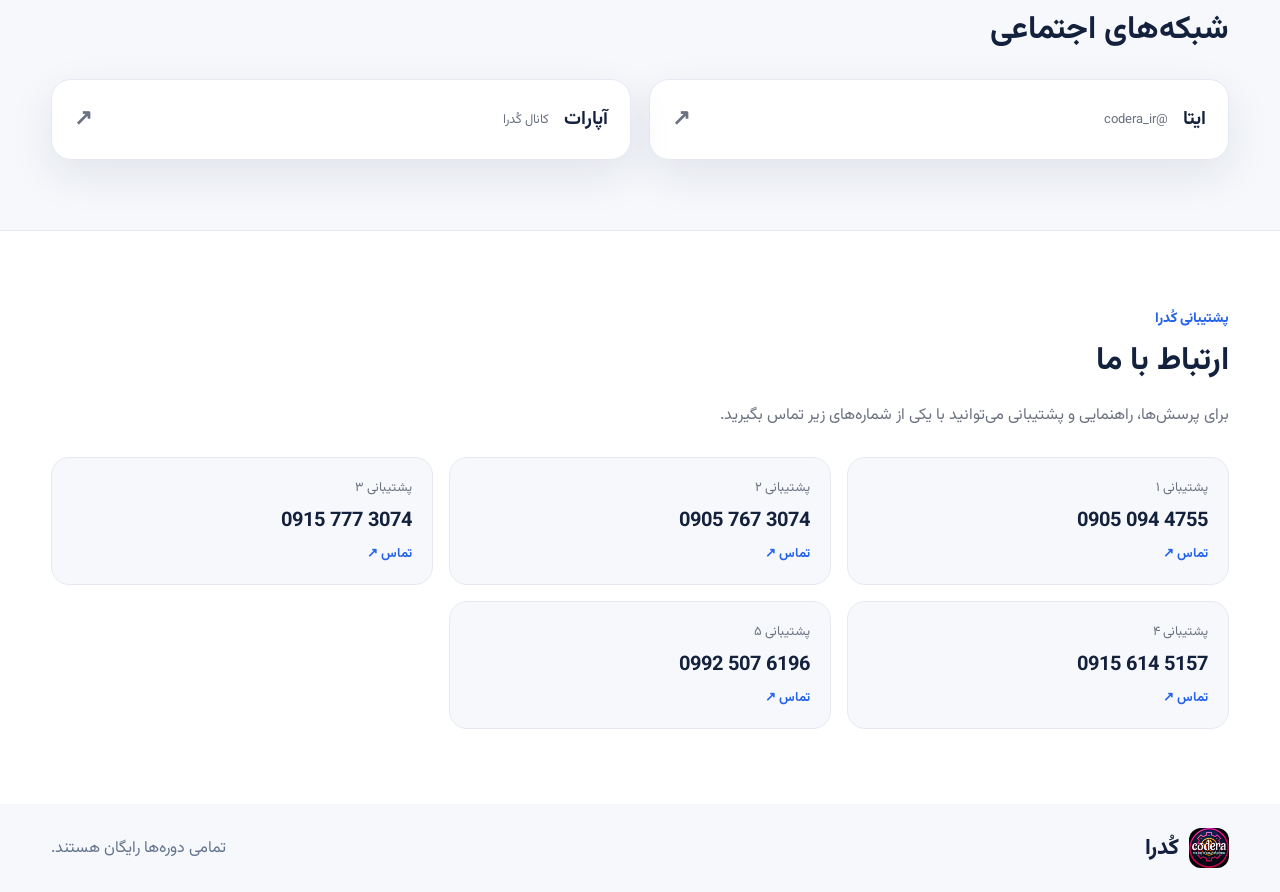
==== commit 32d3fe65: "Update index.html" ====
--- a/index.html
+++ b/index.html
@@ -29,7 +29,7 @@
 <main>
 <section class="stats container" id="stats">
   <div><b>1,002</b><span>تعداد دانشجویان ما</span></div>
-  <div><b>12,458</b><span>تعداد بازدید</span></div>
+  <div><b>12,503</b><span>تعداد بازدید</span></div>
   <div><b>19</b><span>تعداد دوره‌ها</span></div>
 </section>
 
